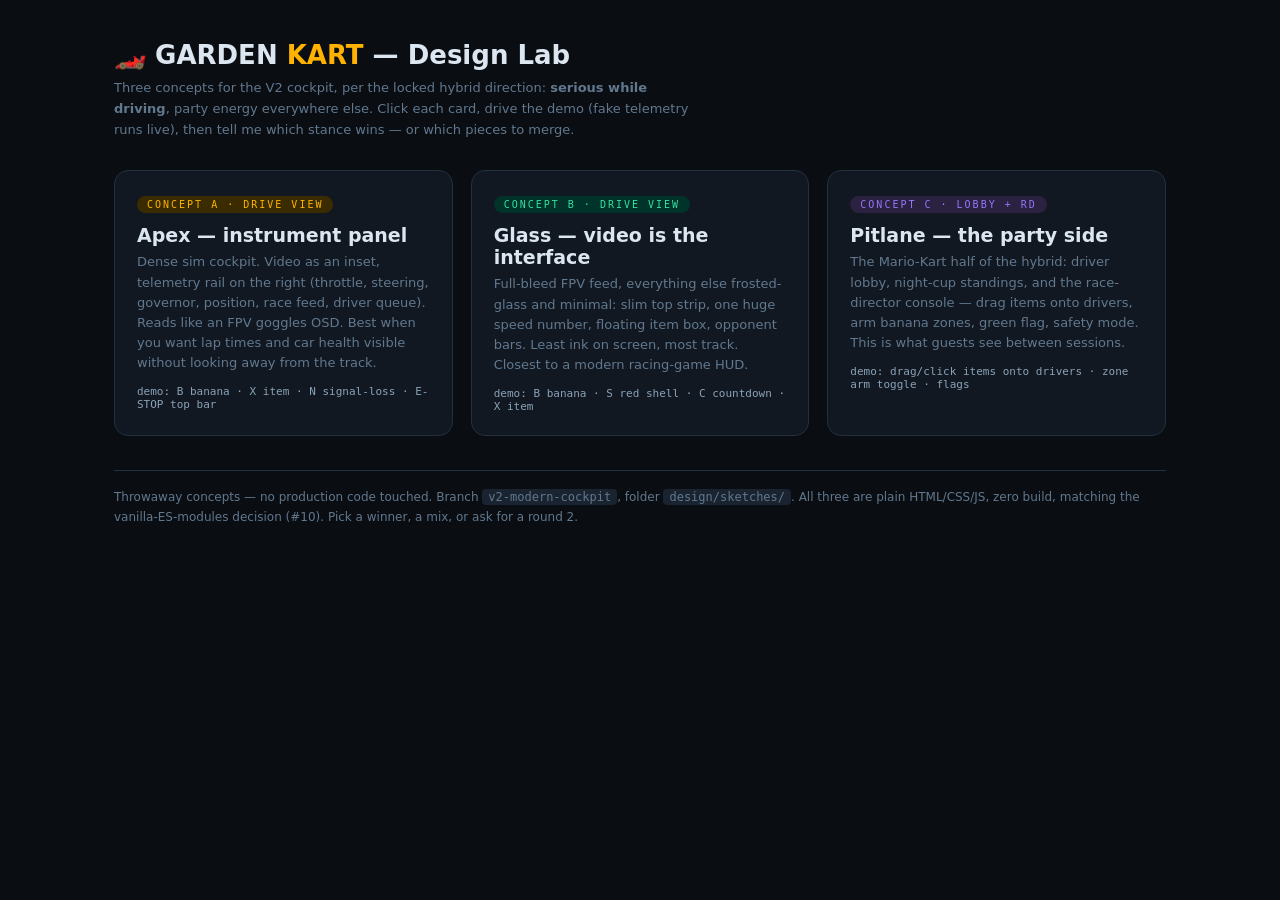
==== design/sketches/index.html @ 8f143beb "design: V2 cockpit concepts (Design Lab) — Apex sim rail, Glass video-HUD, Pitlane lobby+RD console " ====
<!doctype html>
<html lang="en">
<head>
<meta charset="utf-8">
<meta name="viewport" content="width=device-width, initial-scale=1">
<title>Garden Kart — Design Lab</title>
<style>
  :root{--bg:#0a0d12;--card:#121821;--line:#22303f;--fg:#dbe6f0;--dim:#61788e;
        --amber:#ffb300;--mint:#35e0a1;--grape:#9775fa;
        --font:"Segoe UI",system-ui,sans-serif;--mono:"Cascadia Code",Consolas,monospace}
  *{box-sizing:border-box;margin:0;padding:0}
  body{background:var(--bg);color:var(--fg);font-family:var(--font);padding:40px 24px;max-width:1100px;margin:auto}
  h1{font-size:26px;font-weight:800}
  h1 span{color:var(--amber)}
  .lead{color:var(--dim);margin:8px 0 30px;max-width:70ch;line-height:1.6}
  .grid{display:grid;grid-template-columns:repeat(auto-fit,minmax(300px,1fr));gap:18px}
  a.card{display:block;background:var(--card);border:1px solid var(--line);border-radius:14px;
     padding:22px;text-decoration:none;color:inherit;transition:.15s}
  a.card:hover{transform:translateY(-3px);border-color:var(--fg)}
  .tag{font-family:var(--mono);font-size:10px;letter-spacing:.2em;padding:3px 10px;border-radius:99px}
  .a .tag{background:#3a2c00;color:var(--amber)} .b .tag{background:#00332a;color:var(--mint)}
  .c .tag{background:#2b2140;color:var(--grape)}
  h2{margin:12px 0 6px;font-size:19px}
  p{color:var(--dim);font-size:13px;line-height:1.55}
  .keys{margin-top:12px;font-family:var(--mono);font-size:11px;color:#8aa2b8}
  footer{margin-top:34px;color:var(--dim);font-size:12px;line-height:1.7;border-top:1px solid var(--line);padding-top:16px}
  code{font-family:var(--mono);background:#1a2430;padding:1px 6px;border-radius:4px}
</style>
</head>
<body>
<h1>🏎️ GARDEN <span>KART</span> — Design Lab</h1>
<p class="lead">Three concepts for the V2 cockpit, per the locked hybrid direction:
<b>serious while driving</b>, party energy everywhere else. Click each card, drive the demo
(fake telemetry runs live), then tell me which stance wins — or which pieces to merge.</p>

<div class="grid">
  <a class="card a" href="apex.html">
    <span class="tag">CONCEPT A · DRIVE VIEW</span>
    <h2>Apex — instrument panel</h2>
    <p>Dense sim cockpit. Video as an inset, telemetry rail on the right (throttle, steering,
    governor, position, race feed, driver queue). Reads like an FPV goggles OSD. Best when you
    want lap times and car health visible without looking away from the track.</p>
    <div class="keys">demo: B banana · X item · N signal-loss · E-STOP top bar</div>
  </a>
  <a class="card b" href="glass.html">
    <span class="tag">CONCEPT B · DRIVE VIEW</span>
    <h2>Glass — video is the interface</h2>
    <p>Full-bleed FPV feed, everything else frosted-glass and minimal: slim top strip, one huge
    speed number, floating item box, opponent bars. Least ink on screen, most track. Closest to
    a modern racing-game HUD.</p>
    <div class="keys">demo: B banana · S red shell · C countdown · X item</div>
  </a>
  <a class="card c" href="pitlane.html">
    <span class="tag">CONCEPT C · LOBBY + RD</span>
    <h2>Pitlane — the party side</h2>
    <p>The Mario-Kart half of the hybrid: driver lobby, night-cup standings, and the race-director
    console — drag items onto drivers, arm banana zones, green flag, safety mode. This is what
    guests see between sessions.</p>
    <div class="keys">demo: drag/click items onto drivers · zone arm toggle · flags</div>
  </a>
</div>

<footer>
  Throwaway concepts — no production code touched. Branch <code>v2-modern-cockpit</code>,
  folder <code>design/sketches/</code>. All three are plain HTML/CSS/JS, zero build, matching the
  vanilla-ES-modules decision (#10). Pick a winner, a mix, or ask for a round 2.
</footer>
</body>
</html>
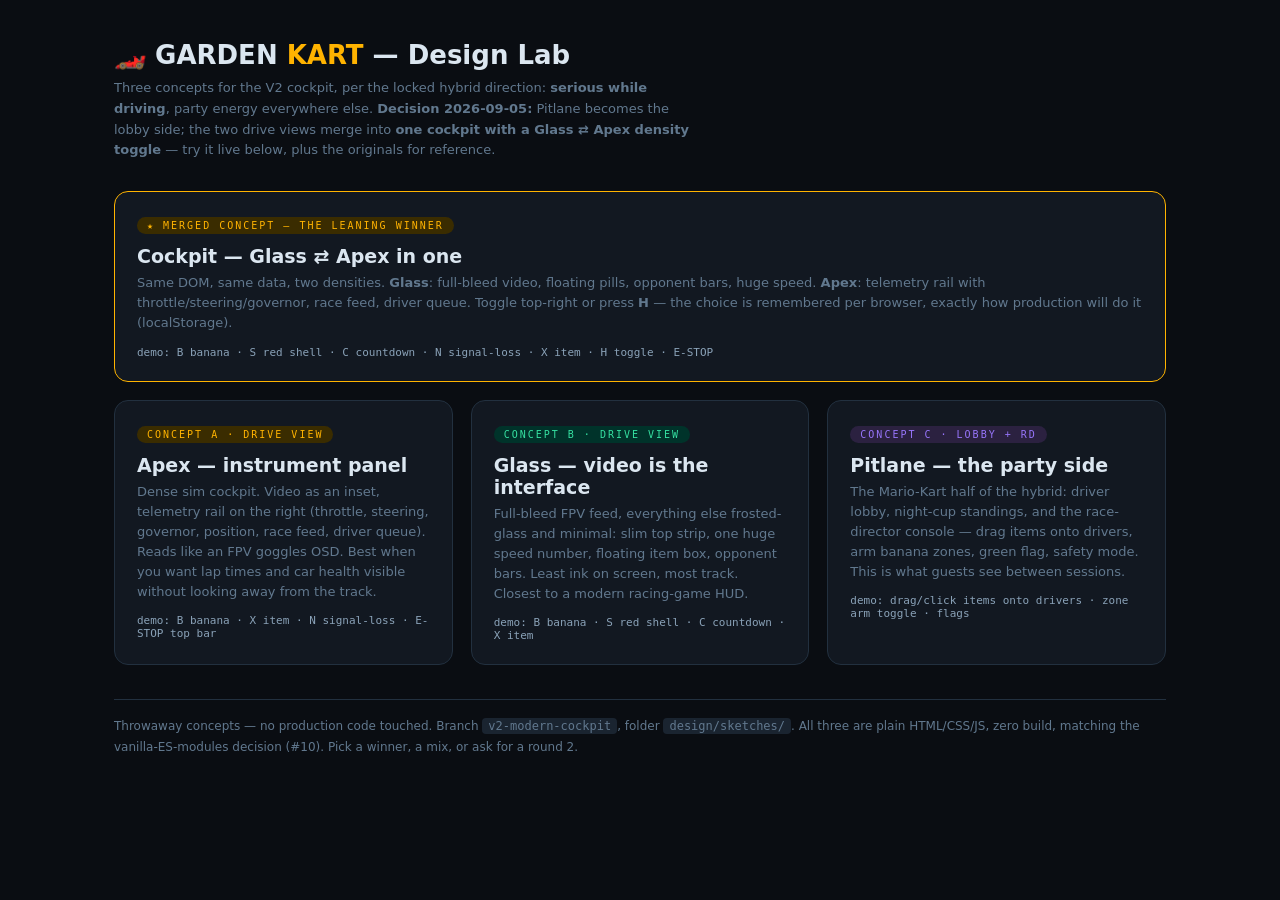
==== commit e4381c0b: "design: merged cockpit concept — one DOM, Glass<->Apex density toggle (localStorage), Pitlane adopte" ====
--- a/design/sketches/index.html
+++ b/design/sketches/index.html
@@ -30,10 +30,20 @@
 <body>
 <h1>🏎️ GARDEN <span>KART</span> — Design Lab</h1>
 <p class="lead">Three concepts for the V2 cockpit, per the locked hybrid direction:
-<b>serious while driving</b>, party energy everywhere else. Click each card, drive the demo
-(fake telemetry runs live), then tell me which stance wins — or which pieces to merge.</p>
+<b>serious while driving</b>, party energy everywhere else. <b>Decision 2026-09-05:</b>
+Pitlane becomes the lobby side; the two drive views merge into <b>one cockpit with a
+Glass ⇄ Apex density toggle</b> — try it live below, plus the originals for reference.</p>
 
 <div class="grid">
+  <a class="card d" href="cockpit.html" style="grid-column:1/-1;border-color:var(--amber)">
+    <span class="tag" style="background:#3a2c00;color:var(--amber)">★ MERGED CONCEPT — THE LEANING WINNER</span>
+    <h2>Cockpit — Glass ⇄ Apex in one</h2>
+    <p>Same DOM, same data, two densities. <b>Glass</b>: full-bleed video, floating pills,
+    opponent bars, huge speed. <b>Apex</b>: telemetry rail with throttle/steering/governor,
+    race feed, driver queue. Toggle top-right or press <b>H</b> — the choice is remembered per
+    browser, exactly how production will do it (localStorage).</p>
+    <div class="keys">demo: B banana · S red shell · C countdown · N signal-loss · X item · H toggle · E-STOP</div>
+  </a>
   <a class="card a" href="apex.html">
     <span class="tag">CONCEPT A · DRIVE VIEW</span>
     <h2>Apex — instrument panel</h2>
